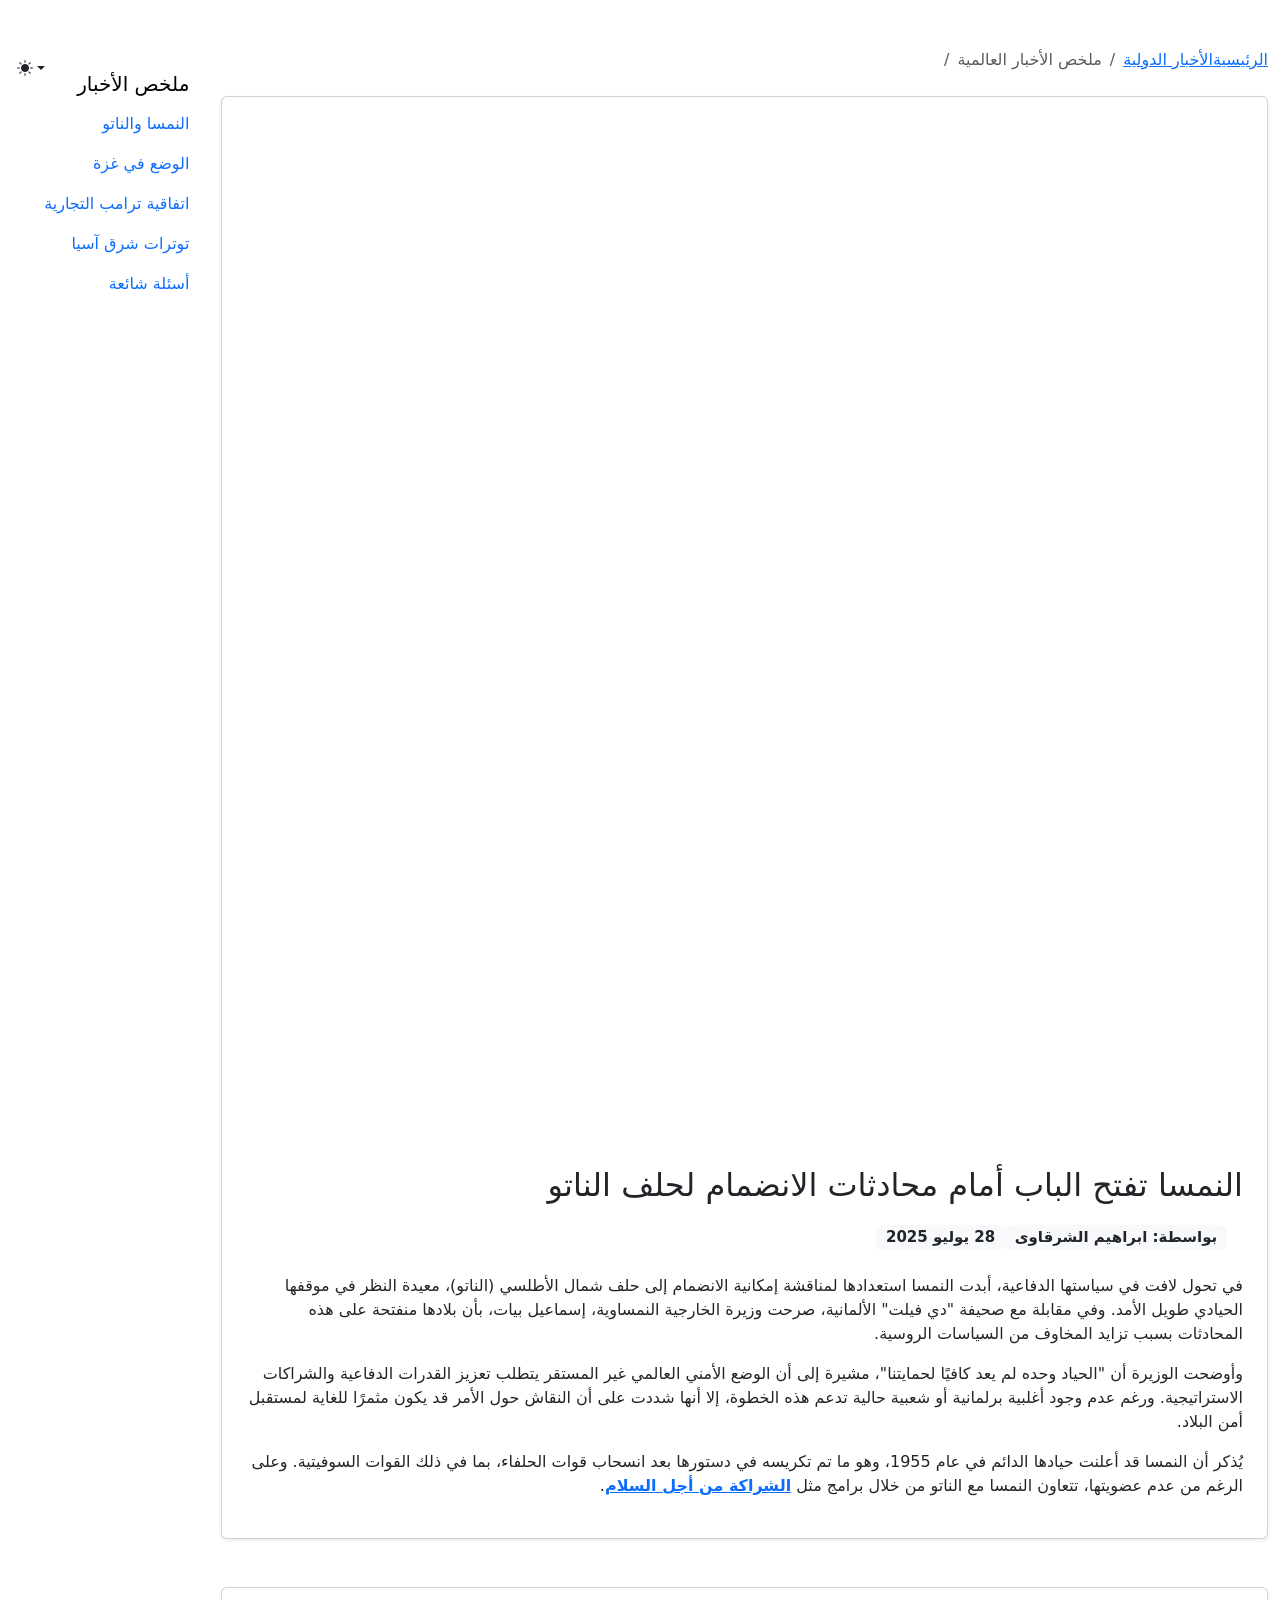
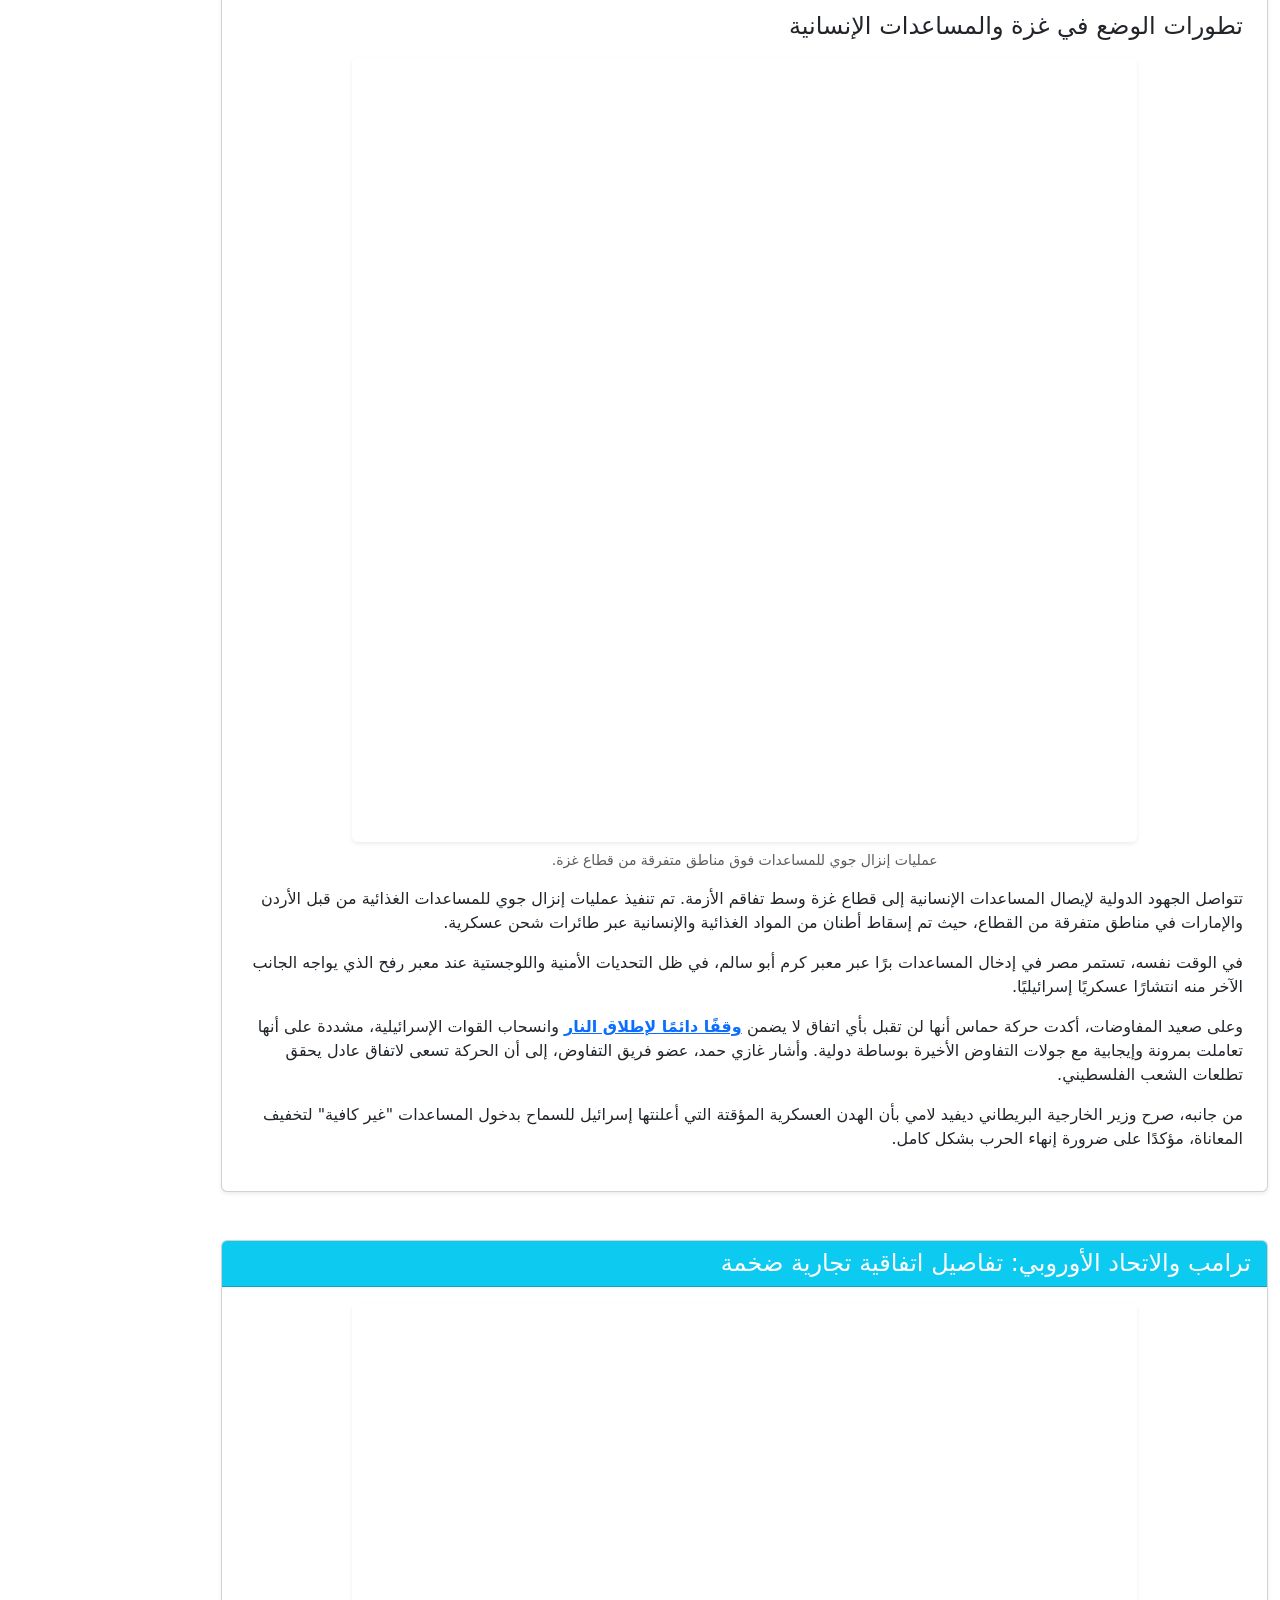
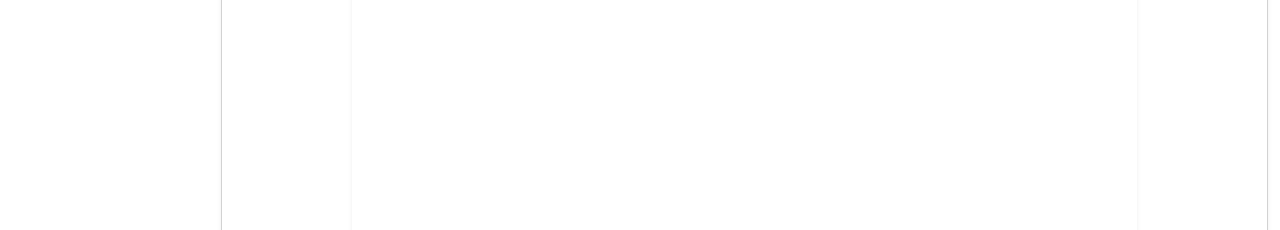
==== index.html @ ea6e16ba "Add files via upload" ====
<!DOCTYPE html>
<html data-bs-theme="auto" lang="ar">

<head>
    <meta charset="utf-8">
    <meta name="viewport" content="width=device-width, initial-scale=1.0, shrink-to-fit=no">
    <title>ابراهيم الشرقاوى</title>
    <script>
        (function() {

            // JavaScript snippet handling Dark/Light mode switching

            const getStoredTheme = () => localStorage.getItem('theme');
            const setStoredTheme = theme => localStorage.setItem('theme', theme);
            const forcedTheme = document.documentElement.getAttribute('data-bss-forced-theme');

            const getPreferredTheme = () => {

                if (forcedTheme) return forcedTheme;

                const storedTheme = getStoredTheme();
                if (storedTheme) {
                    return storedTheme;
                }

                const pageTheme = document.documentElement.getAttribute('data-bs-theme');

                if (pageTheme) {
                    return pageTheme;
                }

                return window.matchMedia('(prefers-color-scheme: dark)').matches ? 'dark' : 'light';
            }

            const setTheme = theme => {
                if (theme === 'auto' && window.matchMedia('(prefers-color-scheme: dark)').matches) {
                    document.documentElement.setAttribute('data-bs-theme', 'dark');
                } else {
                    document.documentElement.setAttribute('data-bs-theme', theme);
                }
            }

            setTheme(getPreferredTheme());

            const showActiveTheme = (theme, focus = false) => {
                const themeSwitchers = [].slice.call(document.querySelectorAll('.theme-switcher'));

                if (!themeSwitchers.length) return;

                document.querySelectorAll('[data-bs-theme-value]').forEach(element => {
                    element.classList.remove('active');
                    element.setAttribute('aria-pressed', 'false');
                });

                for (const themeSwitcher of themeSwitchers) {

                    const btnToActivate = themeSwitcher.querySelector('[data-bs-theme-value="' + theme + '"]');

                    if (btnToActivate) {
                        btnToActivate.classList.add('active');
                        btnToActivate.setAttribute('aria-pressed', 'true');
                    }
                }
            }

            window.matchMedia('(prefers-color-scheme: dark)').addEventListener('change', () => {
                const storedTheme = getStoredTheme();
                if (storedTheme !== 'light' && storedTheme !== 'dark') {
                    setTheme(getPreferredTheme());
                }
            });

            window.addEventListener('DOMContentLoaded', () => {
                showActiveTheme(getPreferredTheme());

                document.querySelectorAll('[data-bs-theme-value]')
                    .forEach(toggle => {
                        toggle.addEventListener('click', (e) => {
                            e.preventDefault();
                            const theme = toggle.getAttribute('data-bs-theme-value');
                            setStoredTheme(theme);
                            setTheme(theme);
                            showActiveTheme(theme);
                        })
                    })
            });
        })();
    </script>
    <link rel="stylesheet" href="assets/bootstrap/css/bootstrap.min.css">
    <link rel="stylesheet" href="https://cdn.jsdelivr.net/npm/bootstrap-icons@1.11.3/font/bootstrap-icons.min.css">
    <link rel="stylesheet" href="https://cdn.jsdelivr.net/npm/bootstrap@5.3.0/dist/css/bootstrap.rtl.min.css">
    <link rel="stylesheet" href="assets/css/styles.css">
</head>

<body>
    <div class="theme-switcher dropdown position-fixed top-0 start-0 m-3 mt-5 ps-0 pt-2 pb-0 mb-0" style="z-index:1031;"><button class="btn btn-link dropdown-toggle ps-0 pe-0 pb-0 pt-0" aria-expanded="false" data-bs-toggle="dropdown" aria-label="التبديل بين الوضع الفاتح والغامق" style="color:var(--bs-body-color);" title="التبديل بين الوضع الفاتح و الغامق" type="button"><span aria-hidden="true" class="bi bi-sun-fill mb-1"></span></button>
        <div class="dropdown-menu"><button aria-pressed="false" class="dropdown-item d-flex align-items-center" data-bs-theme-value="light" type="button"><span aria-hidden="true" class="bi bi-sun-fill opacity-50 ms-2"></span>Light</button><button class="active dropdown-item d-flex align-items-center" aria-pressed="true" data-bs-theme-value="dark" type="button"><span aria-hidden="true" class="bi bi-moon-stars-fill opacity-50 ms-2"></span>Dark</button><button aria-pressed="false" class="dropdown-item d-flex align-items-center" data-bs-theme-value="auto" type="button"><span aria-hidden="true" class="bi bi-circle-half opacity-50 ms-2"></span>Auto</button></div>
    </div>
    <main class="container-xxl my-5" dir="rtl">
        <div class="row g-lg-0">
            <div class="col-lg-10" data-bs-spy="scroll" data-bs-target="#scroll-nav" data-bs-root-margin="0px 0px -40%" data-bs-smooth-scroll="true">
                <nav aria-label="breadcrumb" class="mb-4">
                    <ol class="breadcrumb">
                        <li class="breadcrumb-item"><a href="#"><span>الرئيسية</span></a></li>
                        <li class="breadcrumb-item"><a href="#"><span>الأخبار الدولية</span></a></li>
                        <li class="breadcrumb-item active" aria-current="page"><span>ملخص الأخبار العالمية</span></li>
                    </ol>
                </nav>
                <section id="article-hero" class="mb-5">
                    <div class="card shadow-sm">
                        <figure class="figure mb-0">
                            <picture>
                                <source srcset="assets/img/austria-nato-flags-400.webp 400w, assets/img/austria-nato-flags-820.webp 820w, assets/img/austria-nato-flags-1200.webp 1200w" sizes="(max-width: 991px) 100vw, 83vw" type="image/webp"><img class="img-fluid d-block card-img-top" src="assets/img/austria-nato-flags-820.jpg" srcset="assets/img/austria-nato-flags-400.jpg 400w, assets/img/austria-nato-flags-820.jpg 820w, assets/img/austria-nato-flags-1200.jpg 1200w" sizes="(max-width: 991px) 100vw, 83vw" width="820" height="400" alt="العلم النمساوي بجانب علم حلف شمال الأطلسي (الناتو) في إشارة إلى المحادثات المحتملة">
                            </picture>
                            <figcaption class="figure-caption visually-hidden">العلم النمساوي بجانب علم الناتو.</figcaption>
                        </figure>
                        <div class="card-body p-4">
                            <article aria-labelledby="main-heading">
                                <h1 id="main-heading" class="card-title h2 mb-3">النمسا تفتح الباب أمام محادثات الانضمام لحلف الناتو</h1>
                                <p class="lead mb-4"><span class="badge bg-light text-dark me-3 author"> بواسطة: <span class="fw-bold author">ابراهيم الشرقاوى</span></span><time datetime="2025-07-28T14:30:00Z" class="badge bg-light text-dark">                            28 يوليو 2025</time></p>
                                <p>في تحول لافت في سياستها الدفاعية، أبدت النمسا استعدادها لمناقشة إمكانية الانضمام إلى حلف شمال الأطلسي (الناتو)، معيدة النظر في موقفها الحيادي طويل الأمد. وفي مقابلة مع صحيفة "دي فيلت" الألمانية، صرحت وزيرة الخارجية النمساوية، إسماعيل بيات، بأن بلادها منفتحة على هذه المحادثات بسبب تزايد المخاوف من السياسات الروسية.</p>
                                <p>وأوضحت الوزيرة أن "الحياد وحده لم يعد كافيًا لحمايتنا"، مشيرة إلى أن الوضع الأمني العالمي غير المستقر يتطلب تعزيز القدرات الدفاعية والشراكات الاستراتيجية. ورغم عدم وجود أغلبية برلمانية أو شعبية حالية تدعم هذه الخطوة، إلا أنها شددت على أن النقاش حول الأمر قد يكون مثمرًا للغاية لمستقبل أمن البلاد.</p>
                                <p>يُذكر أن النمسا قد أعلنت حيادها الدائم في عام 1955، وهو ما تم تكريسه في دستورها بعد انسحاب قوات الحلفاء، بما في ذلك القوات السوفيتية. وعلى الرغم من عدم عضويتها، تتعاون النمسا مع الناتو من خلال برامج مثل <a class="fw-bold text-primary scroll-link" data-bs-toggle="collapse" href="#pfp-details" role="button" aria-expanded="false" aria-controls="pfp-details">الشراكة من أجل السلام</a>.</p>
                                <div class="collapse" id="pfp-details">
                                    <div class="card bg-light-subtle border-primary-subtle card-body small"><strong>توضيح:</strong><span> برنامج "الشراكة من أجل السلام" (PfP) هو مبادرة من الناتو تهدف إلى بناء الثقة وتعزيز التعاون بين الحلف والدول غير الأعضاء في أوروبا ومنطقة أوراسيا، دون إلزام هذه الدول بالدفاع المشترك. </span></div>
                                </div>
                            </article>
                        </div>
                    </div>
                </section>
                <section id="gaza-aid" class="mb-5">
                    <div class="card shadow-sm">
                        <div class="card-body p-4">
                            <h2 class="h4">تطورات الوضع في غزة والمساعدات الإنسانية</h2>
                            <figure class="figure d-table mx-auto my-3">
                                <picture>
                                    <source srcset="assets/img/gaza-aid-airdrop-400.webp 400w, assets/img/gaza-aid-airdrop-785.webp 785w" sizes="(max-width: 991px) 100vw, 83vw" type="image/webp"><img class="rounded img-fluid shadow-sm" src="assets/img/gaza-aid-airdrop-785.jpg" srcset="assets/img/gaza-aid-airdrop-400.jpg 400w, assets/img/gaza-aid-airdrop-785.jpg 785w" sizes="(max-width: 991px) 100vw, 83vw" width="785" height="400" alt="مساعدات إنسانية يتم إنزالها جواً فوق قطاع غزة لتخفيف الأزمة">
                                </picture>
                                <figcaption class="figure-caption text-center mt-2">عمليات إنزال جوي للمساعدات فوق مناطق متفرقة من قطاع غزة.</figcaption>
                            </figure>
                            <p>تتواصل الجهود الدولية لإيصال المساعدات الإنسانية إلى قطاع غزة وسط تفاقم الأزمة. تم تنفيذ عمليات إنزال جوي للمساعدات الغذائية من قبل الأردن والإمارات في مناطق متفرقة من القطاع، حيث تم إسقاط أطنان من المواد الغذائية والإنسانية عبر طائرات شحن عسكرية.</p>
                            <p>في الوقت نفسه، تستمر مصر في إدخال المساعدات برًا عبر معبر كرم أبو سالم، في ظل التحديات الأمنية واللوجستية عند معبر رفح الذي يواجه الجانب الآخر منه انتشارًا عسكريًا إسرائيليًا.</p>
                            <p>وعلى صعيد المفاوضات، أكدت حركة حماس أنها لن تقبل بأي اتفاق لا يضمن <a class="fw-bold text-primary scroll-link" href="#gaza-aid">وقفًا دائمًا لإطلاق النار</a> وانسحاب القوات الإسرائيلية، مشددة على أنها تعاملت بمرونة وإيجابية مع جولات التفاوض الأخيرة بوساطة دولية. وأشار غازي حمد، عضو فريق التفاوض، إلى أن الحركة تسعى لاتفاق عادل يحقق تطلعات الشعب الفلسطيني.</p>
                            <p>من جانبه، صرح وزير الخارجية البريطاني ديفيد لامي بأن الهدن العسكرية المؤقتة التي أعلنتها إسرائيل للسماح بدخول المساعدات "غير كافية" لتخفيف المعاناة، مؤكدًا على ضرورة إنهاء الحرب بشكل كامل.</p>
                        </div>
                    </div>
                </section>
                <section id="us-eu-trade" class="mb-5 howto-guide">
                    <div class="card shadow-sm">
                        <div class="card-header text-white bg-info">
                            <h2 id="howto-heading" class="mb-0 h4">ترامب والاتحاد الأوروبي: تفاصيل اتفاقية تجارية ضخمة</h2>
                        </div>
                        <div class="card-body">
                            <figure class="figure d-table mx-auto">
                                <picture>
                                    <source srcset="assets/img/us-eu-trade-agreement-400.webp 400w, assets/img/us-eu-trade-agreement-785.webp 785w" sizes="(max-width: 991px) 100vw, 83vw" type="image/webp"><img class="rounded img-fluid shadow-sm" src="assets/img/us-eu-trade-agreement-785.jpg" srcset="assets/img/us-eu-trade-agreement-400.jpg 400w, assets/img/us-eu-trade-agreement-785.jpg 785w" sizes="(max-width: 991px) 100vw, 83vw" width="785" height="400" alt="رسم توضيحي يمثل الاتفاقية التجارية بين الولايات المتحدة والاتحاد الأوروبي">
                                </picture>
                                <figcaption class="figure-caption text-center mt-2"> كشف الرئيس الأمريكي السابق دونالد ترامب عن تفاصيل اتفاقية تجارية وصفها بأنها "الأكبر على الإطلاق" مع الاتحاد الأوروبي. </figcaption>
                            </figure>
                            <div class="instruction-set">
                                <div class="d-flex align-items-start mb-4 howto-step"><span class="step-counter h4 me-3">1</span>
                                    <div class="flex-grow-1 ms-3">
                                        <h3 class="fw-bold h5">شراء طاقة أمريكية</h3>
                                        <p class="step-text task-description mb-0">وافق الاتحاد الأوروبي على شراء منتجات طاقة أمريكية (نفط وغاز) بقيمة تصل إلى 750 مليار دولار، رغم توفر بدائل أرخص من روسيا أو منطقة الخليج.</p>
                                    </div>
                                </div>
                                <div class="d-flex align-items-start mb-4 howto-step"><span class="step-counter h4 me-3">2</span>
                                    <div class="flex-grow-1 ms-3">
                                        <h3 class="fw-bold h5">معدات عسكرية</h3>
                                        <p class="step-text task-description mb-0">التزام بشراء معدات عسكرية أمريكية بمئات المليارات من الدولارات.</p>
                                    </div>
                                </div>
                                <div class="d-flex align-items-start mb-4 howto-step"><span class="step-counter h4 me-3">3</span>
                                    <div class="flex-grow-1 ms-3">
                                        <h3 class="fw-bold h5">استثمارات إضافية</h3>
                                        <p class="step-text task-description mb-0">وافق الاتحاد على استثمار 600 مليار دولار إضافية في الولايات المتحدة، مما يعني إنشاء مصانع وتوفير وظائف داخل أمريكا.</p>
                                    </div>
                                </div>
                                <div class="d-flex align-items-start mb-4 howto-step"><span class="step-counter h4 me-3">4</span>
                                    <div class="flex-grow-1 ms-3">
                                        <h3 class="fw-bold h5">فتح الأسواق والرسوم الجمركية</h3>
                                        <p class="step-text task-description mb-0">فتح الأسواق الأوروبية أمام التجارة الأمريكية، مع فرض رسوم جمركية بنسبة 15% على السيارات الأوروبية المصدرة إلى أمريكا، مما يهدف إلى تقييد المنافسة وتعزيز مبيعات السيارات الأمريكية.</p>
                                    </div>
                                </div>
                            </div>
                        </div>
                    </div>
                </section>
                <section id="east-asia-tensions" class="mb-5">
                    <div class="card shadow-sm">
                        <div class="card-body p-4">
                            <h2 class="h4">التوترات في شرق آسيا ونهضة تايوان التكنولوجية</h2>
                            <p>في سياق التوترات المتصاعدة حول تايوان، أعلن وزير الدفاع البريطاني أن بلاده وأستراليا مستعدتان للقتال معًا في حال اندلاع صراع في المنطقة. يأتي هذا التصريح في إطار محاولات تشكيل جبهة موحدة، رغم أن أستراليا لم تعلن موقفًا رسميًا بعد.</p>
                            <p>في تطور ملحوظ، أظهرت تايوان قدرة استثنائية على التطور التكنولوجي السريع. فبعد أن كانت تعاني من ضعف في مجال الطائرات المسيرة قبل عامين، حققت قفزة هائلة في هذا المجال.</p>
                            <div id="taiwan-drone-industry">
                                <h3 class="fw-bold h5 mt-4">النهضة التايوانية في صناعة الطائرات بدون طيار</h3>
                                <figure class="figure d-table mx-auto my-3">
                                    <picture>
                                        <source srcset="assets/img/taiwan-military-drone-400.webp 400w, assets/img/taiwan-military-drone-785.webp 785w" sizes="(max-width: 991px) 100vw, 83vw" type="image/webp"><img class="rounded img-fluid shadow-sm" src="assets/img/taiwan-military-drone-785.jpg" srcset="assets/img/taiwan-military-drone-400.jpg 400w, assets/img/taiwan-military-drone-785.jpg 785w" sizes="(max-width: 991px) 100vw, 83vw" width="785" height="400" alt="طائرة بدون طيار (درون) تايوانية متقدمة تستخدم في التصدير">
                                    </picture>
                                    <figcaption class="figure-caption text-center mt-2">تُظهر طائرة بدون طيار تايوانية التطور السريع للصناعة المحلية.</figcaption>
                                </figure>
                                <p>ارتفعت <a class="fw-bold text-primary scroll-link" href="#taiwan-drone-industry">صادرات تايوان من الطائرات بدون طيار</a> بنسبة مذهلة بلغت 749% في النصف الأول من عام 2025 مقارنة بنفس الفترة من العام السابق، لتصل قيمتها إلى حوالي 11.89 مليون دولار. وتعتبر هذه الزيادة البالغة ثمانية أضعاف في ستة أشهر فقط دليلاً على الإرادة والقدرة على تحقيق إنجازات استثنائية.</p>
                                <p>وكانت بولندا أكبر مستورد للدرونات التايوانية، تليها الولايات المتحدة وألمانيا، مما يوضح الجودة العالية التي وصلت إليها الصناعة التايوانية في فترة وجيزة، لتصبح لاعبًا رئيسيًا في سوق عالمي تنافسي.</p>
                            </div>
                        </div>
                    </div>
                </section>
                <section id="faq-section" class="mb-5">
                    <div class="card shadow-sm">
                        <div class="card-header bg-warning">
                            <h2 id="faq-heading" class="mb-0 h4">أسئلة شائعة حول الأحداث العالمية</h2>
                        </div>
                        <div class="card-body p-0">
                            <div class="accordion accordion-flush" id="faqAccordion">
                                <div class="accordion-item faq-item">
                                    <h3 class="accordion-header" id="faq-heading-1"><button class="accordion-button" type="button" data-bs-toggle="collapse" data-bs-target="#faq-collapse-1" aria-expanded="true" aria-controls="faq-collapse-1"> لماذا يعتبر موقف النمسا الحيادي ذا أهمية تاريخية؟ </button></h3>
                                    <div id="faq-collapse-1" class="accordion-collapse collapse show" aria-labelledby="faq-heading-1" data-bs-parent="#faqAccordion">
                                        <div class="accordion-body"><span> أعلنت النمسا حيادها الدائم عام 1955 كجزء من اتفاقية الدولة النمساوية التي أنهت احتلال الحلفاء للبلاد بعد الحرب العالمية الثانية. كان هذا الموقف شرطًا أساسيًا لانسحاب القوات السوفيتية، وأصبح جزءًا لا يتجزأ من هوية النمسا السياسية ودورها كوسيط في العلاقات الدولية. </span></div>
                                    </div>
                                </div>
                                <div class="accordion-item faq-item">
                                    <h3 class="accordion-header" id="faq-heading-2"><button class="accordion-button collapsed" type="button" data-bs-toggle="collapse" data-bs-target="#faq-collapse-2" aria-expanded="false" aria-controls="faq-collapse-2"> ما هي التحديات الرئيسية التي تواجه إيصال المساعدات إلى غزة؟ </button></h3>
                                    <div id="faq-collapse-2" class="accordion-collapse collapse" aria-labelledby="faq-heading-2" data-bs-parent="#faqAccordion">
                                        <div class="accordion-body"><span> التحديات متعددة وتشمل: (1) صعوبة التنسيق الأمني مع الجانب الإسرائيلي، (2) القيود اللوجستية على المعابر البرية مثل رفح وكرم أبو سالم، (3) مخاطر استهداف قوافل المساعدات، و(4) صعوبة توزيع المساعدات داخل القطاع بسبب الدمار والبنية التحتية المتضررة. </span></div>
                                    </div>
                                </div>
                                <div class="accordion-item faq-item">
                                    <h3 class="accordion-header" id="faq-heading-3"><button class="accordion-button collapsed" type="button" data-bs-toggle="collapse" data-bs-target="#faq-collapse-3" aria-expanded="false" aria-controls="faq-collapse-3"> ما الذي يجعل صناعة الدرونات التايوانية تنمو بهذه السرعة؟ </button></h3>
                                    <div id="faq-collapse-3" class="accordion-collapse collapse" aria-labelledby="faq-heading-3" data-bs-parent="#faqAccordion">
                                        <div class="accordion-body"><span> يعود النمو السريع إلى عدة عوامل: إرادة سياسية قوية لتعزيز القدرات الدفاعية الذاتية، استثمارات حكومية ضخمة في البحث والتطوير، تعاون بين القطاعين العام والخاص، والاستفادة من القاعدة التكنولوجية المتقدمة التي تمتلكها تايوان بالفعل في صناعة أشباه الموصلات والإلكترونيات. </span></div>
                                    </div>
                                </div>
                            </div>
                        </div>
                    </div>
                </section>
                <section id="final-cta">
                    <div class="card border-primary text-center border-2 shadow-sm">
                        <div class="card-body p-5">
                            <h2 class="card-title h3">ابق على اطلاع</h2>
                            <p class="lead card-text">اشترك في نشرتنا الإخبارية للحصول على أحدث التحليلات والأخبار العالمية مباشرة في بريدك الإلكتروني.</p><a class="btn btn-primary btn-lg mt-3" role="button" href="#">اشترك الآن</a>
                        </div>
                    </div>
                </section>
                <div class="card text-center shadow-sm my-4 video-spotlight" data-video-id="zZEGAYVvkqA" data-start-seconds="0" data-end-seconds="0">
                    <div class="card-img-top position-relative"><img class="img-fluid" src="https://i.ytimg.com/vi/zZEGAYVvkqA/hqdefault.jpg" alt="صورة مصغرة للفيديو" width="480px" height="360px">
                        <div class="play-button-overlay"><span class="bi bi-play-circle-fill display-1" style="opacity:0.8;"></span></div>
                        <div class="d-none ratio ratio-16x9 video-iframe-container"></div>
                    </div>
                    <div class="card-body">
                        <h3 class="card-title h6">شاهد الشرح العملي</h3>
                        <p class="text-muted card-text small"> انقر على الصورة أعلاه لمشاهدة المقطع المحدد من الفيديو الذي يشرح هذه النقطة بالتفصيل. </p>
                    </div>
                </div>
            </div>
            <div class="col-lg-2">
                <nav class="flex-column align-items-stretch navbar p-3 position-sticky top-0" id="scroll-nav"><span class="navbar-brand">ملخص الأخبار</span>
                    <nav class="flex-column nav nav-pills"><a class="nav-link" href="#article-hero">النمسا والناتو</a><a class="nav-link" href="#gaza-aid">الوضع في غزة</a><a class="nav-link" href="#us-eu-trade">اتفاقية ترامب التجارية</a><a class="nav-link" href="#east-asia-tensions">توترات شرق آسيا</a><a class="nav-link" href="#faq-section">أسئلة شائعة</a></nav>
                </nav>
            </div>
        </div>
    </main>
    <script src="assets/bootstrap/js/bootstrap.min.js"></script>
    <script src="assets/js/bs-init.js"></script>
    <script src="assets/js/script.js"></script>
</body>

</html>
---- assets/css/styles.css ----
[dir="rtl"] .accordion-button::after {
  margin-left: 0;
  margin-right: auto;
}
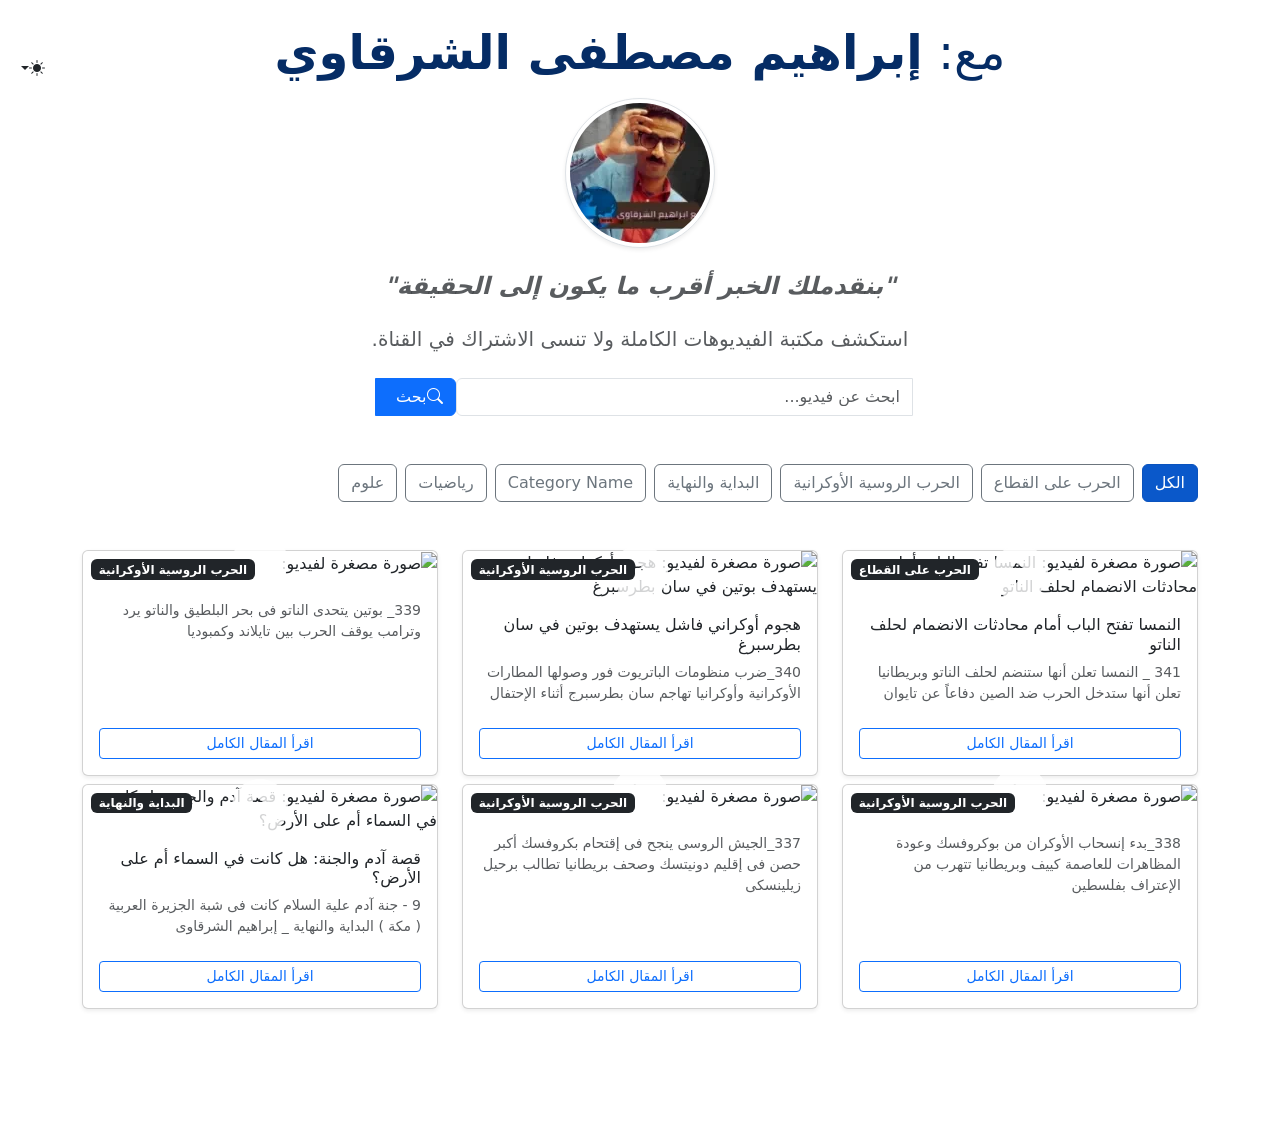
==== commit 4ac16bf9: "Add files via upload" ====
--- a/index.html
+++ b/index.html
@@ -1,5 +1,5 @@
 <!DOCTYPE html>
-<html data-bs-theme="auto" lang="ar">
+<html data-bs-theme="auto" lang="ar" dir="rtl">
 
 <head>
     <meta charset="utf-8">
@@ -87,6 +87,7 @@
         })();
     </script>
     <link rel="stylesheet" href="assets/bootstrap/css/bootstrap.min.css">
+    <link rel="stylesheet" href="assets/css/animate.min.css">
     <link rel="stylesheet" href="https://cdn.jsdelivr.net/npm/bootstrap-icons@1.11.3/font/bootstrap-icons.min.css">
     <link rel="stylesheet" href="https://cdn.jsdelivr.net/npm/bootstrap@5.3.0/dist/css/bootstrap.rtl.min.css">
     <link rel="stylesheet" href="assets/css/styles.css">
@@ -96,174 +97,46 @@
     <div class="theme-switcher dropdown position-fixed top-0 start-0 m-3 mt-5 ps-0 pt-2 pb-0 mb-0" style="z-index:1031;"><button class="btn btn-link dropdown-toggle ps-0 pe-0 pb-0 pt-0" aria-expanded="false" data-bs-toggle="dropdown" aria-label="التبديل بين الوضع الفاتح والغامق" style="color:var(--bs-body-color);" title="التبديل بين الوضع الفاتح و الغامق" type="button"><span aria-hidden="true" class="bi bi-sun-fill mb-1"></span></button>
         <div class="dropdown-menu"><button aria-pressed="false" class="dropdown-item d-flex align-items-center" data-bs-theme-value="light" type="button"><span aria-hidden="true" class="bi bi-sun-fill opacity-50 ms-2"></span>Light</button><button class="active dropdown-item d-flex align-items-center" aria-pressed="true" data-bs-theme-value="dark" type="button"><span aria-hidden="true" class="bi bi-moon-stars-fill opacity-50 ms-2"></span>Dark</button><button aria-pressed="false" class="dropdown-item d-flex align-items-center" data-bs-theme-value="auto" type="button"><span aria-hidden="true" class="bi bi-circle-half opacity-50 ms-2"></span>Auto</button></div>
     </div>
-    <main class="container-xxl my-5" dir="rtl">
-        <div class="row g-lg-0">
-            <div class="col-lg-10" data-bs-spy="scroll" data-bs-target="#scroll-nav" data-bs-root-margin="0px 0px -40%" data-bs-smooth-scroll="true">
-                <nav aria-label="breadcrumb" class="mb-4">
-                    <ol class="breadcrumb">
-                        <li class="breadcrumb-item"><a href="#"><span>الرئيسية</span></a></li>
-                        <li class="breadcrumb-item"><a href="#"><span>الأخبار الدولية</span></a></li>
-                        <li class="breadcrumb-item active" aria-current="page"><span>ملخص الأخبار العالمية</span></li>
-                    </ol>
-                </nav>
-                <section id="article-hero" class="mb-5">
-                    <div class="card shadow-sm">
-                        <figure class="figure mb-0">
-                            <picture>
-                                <source srcset="assets/img/austria-nato-flags-400.webp 400w, assets/img/austria-nato-flags-820.webp 820w, assets/img/austria-nato-flags-1200.webp 1200w" sizes="(max-width: 991px) 100vw, 83vw" type="image/webp"><img class="img-fluid d-block card-img-top" src="assets/img/austria-nato-flags-820.jpg" srcset="assets/img/austria-nato-flags-400.jpg 400w, assets/img/austria-nato-flags-820.jpg 820w, assets/img/austria-nato-flags-1200.jpg 1200w" sizes="(max-width: 991px) 100vw, 83vw" width="820" height="400" alt="العلم النمساوي بجانب علم حلف شمال الأطلسي (الناتو) في إشارة إلى المحادثات المحتملة">
-                            </picture>
-                            <figcaption class="figure-caption visually-hidden">العلم النمساوي بجانب علم الناتو.</figcaption>
-                        </figure>
-                        <div class="card-body p-4">
-                            <article aria-labelledby="main-heading">
-                                <h1 id="main-heading" class="card-title h2 mb-3">النمسا تفتح الباب أمام محادثات الانضمام لحلف الناتو</h1>
-                                <p class="lead mb-4"><span class="badge bg-light text-dark me-3 author"> بواسطة: <span class="fw-bold author">ابراهيم الشرقاوى</span></span><time datetime="2025-07-28T14:30:00Z" class="badge bg-light text-dark">                            28 يوليو 2025</time></p>
-                                <p>في تحول لافت في سياستها الدفاعية، أبدت النمسا استعدادها لمناقشة إمكانية الانضمام إلى حلف شمال الأطلسي (الناتو)، معيدة النظر في موقفها الحيادي طويل الأمد. وفي مقابلة مع صحيفة "دي فيلت" الألمانية، صرحت وزيرة الخارجية النمساوية، إسماعيل بيات، بأن بلادها منفتحة على هذه المحادثات بسبب تزايد المخاوف من السياسات الروسية.</p>
-                                <p>وأوضحت الوزيرة أن "الحياد وحده لم يعد كافيًا لحمايتنا"، مشيرة إلى أن الوضع الأمني العالمي غير المستقر يتطلب تعزيز القدرات الدفاعية والشراكات الاستراتيجية. ورغم عدم وجود أغلبية برلمانية أو شعبية حالية تدعم هذه الخطوة، إلا أنها شددت على أن النقاش حول الأمر قد يكون مثمرًا للغاية لمستقبل أمن البلاد.</p>
-                                <p>يُذكر أن النمسا قد أعلنت حيادها الدائم في عام 1955، وهو ما تم تكريسه في دستورها بعد انسحاب قوات الحلفاء، بما في ذلك القوات السوفيتية. وعلى الرغم من عدم عضويتها، تتعاون النمسا مع الناتو من خلال برامج مثل <a class="fw-bold text-primary scroll-link" data-bs-toggle="collapse" href="#pfp-details" role="button" aria-expanded="false" aria-controls="pfp-details">الشراكة من أجل السلام</a>.</p>
-                                <div class="collapse" id="pfp-details">
-                                    <div class="card bg-light-subtle border-primary-subtle card-body small"><strong>توضيح:</strong><span> برنامج "الشراكة من أجل السلام" (PfP) هو مبادرة من الناتو تهدف إلى بناء الثقة وتعزيز التعاون بين الحلف والدول غير الأعضاء في أوروبا ومنطقة أوراسيا، دون إلزام هذه الدول بالدفاع المشترك. </span></div>
-                                </div>
-                            </article>
-                        </div>
-                    </div>
-                </section>
-                <section id="gaza-aid" class="mb-5">
-                    <div class="card shadow-sm">
-                        <div class="card-body p-4">
-                            <h2 class="h4">تطورات الوضع في غزة والمساعدات الإنسانية</h2>
-                            <figure class="figure d-table mx-auto my-3">
-                                <picture>
-                                    <source srcset="assets/img/gaza-aid-airdrop-400.webp 400w, assets/img/gaza-aid-airdrop-785.webp 785w" sizes="(max-width: 991px) 100vw, 83vw" type="image/webp"><img class="rounded img-fluid shadow-sm" src="assets/img/gaza-aid-airdrop-785.jpg" srcset="assets/img/gaza-aid-airdrop-400.jpg 400w, assets/img/gaza-aid-airdrop-785.jpg 785w" sizes="(max-width: 991px) 100vw, 83vw" width="785" height="400" alt="مساعدات إنسانية يتم إنزالها جواً فوق قطاع غزة لتخفيف الأزمة">
-                                </picture>
-                                <figcaption class="figure-caption text-center mt-2">عمليات إنزال جوي للمساعدات فوق مناطق متفرقة من قطاع غزة.</figcaption>
-                            </figure>
-                            <p>تتواصل الجهود الدولية لإيصال المساعدات الإنسانية إلى قطاع غزة وسط تفاقم الأزمة. تم تنفيذ عمليات إنزال جوي للمساعدات الغذائية من قبل الأردن والإمارات في مناطق متفرقة من القطاع، حيث تم إسقاط أطنان من المواد الغذائية والإنسانية عبر طائرات شحن عسكرية.</p>
-                            <p>في الوقت نفسه، تستمر مصر في إدخال المساعدات برًا عبر معبر كرم أبو سالم، في ظل التحديات الأمنية واللوجستية عند معبر رفح الذي يواجه الجانب الآخر منه انتشارًا عسكريًا إسرائيليًا.</p>
-                            <p>وعلى صعيد المفاوضات، أكدت حركة حماس أنها لن تقبل بأي اتفاق لا يضمن <a class="fw-bold text-primary scroll-link" href="#gaza-aid">وقفًا دائمًا لإطلاق النار</a> وانسحاب القوات الإسرائيلية، مشددة على أنها تعاملت بمرونة وإيجابية مع جولات التفاوض الأخيرة بوساطة دولية. وأشار غازي حمد، عضو فريق التفاوض، إلى أن الحركة تسعى لاتفاق عادل يحقق تطلعات الشعب الفلسطيني.</p>
-                            <p>من جانبه، صرح وزير الخارجية البريطاني ديفيد لامي بأن الهدن العسكرية المؤقتة التي أعلنتها إسرائيل للسماح بدخول المساعدات "غير كافية" لتخفيف المعاناة، مؤكدًا على ضرورة إنهاء الحرب بشكل كامل.</p>
-                        </div>
-                    </div>
-                </section>
-                <section id="us-eu-trade" class="mb-5 howto-guide">
-                    <div class="card shadow-sm">
-                        <div class="card-header text-white bg-info">
-                            <h2 id="howto-heading" class="mb-0 h4">ترامب والاتحاد الأوروبي: تفاصيل اتفاقية تجارية ضخمة</h2>
-                        </div>
-                        <div class="card-body">
-                            <figure class="figure d-table mx-auto">
-                                <picture>
-                                    <source srcset="assets/img/us-eu-trade-agreement-400.webp 400w, assets/img/us-eu-trade-agreement-785.webp 785w" sizes="(max-width: 991px) 100vw, 83vw" type="image/webp"><img class="rounded img-fluid shadow-sm" src="assets/img/us-eu-trade-agreement-785.jpg" srcset="assets/img/us-eu-trade-agreement-400.jpg 400w, assets/img/us-eu-trade-agreement-785.jpg 785w" sizes="(max-width: 991px) 100vw, 83vw" width="785" height="400" alt="رسم توضيحي يمثل الاتفاقية التجارية بين الولايات المتحدة والاتحاد الأوروبي">
-                                </picture>
-                                <figcaption class="figure-caption text-center mt-2"> كشف الرئيس الأمريكي السابق دونالد ترامب عن تفاصيل اتفاقية تجارية وصفها بأنها "الأكبر على الإطلاق" مع الاتحاد الأوروبي. </figcaption>
-                            </figure>
-                            <div class="instruction-set">
-                                <div class="d-flex align-items-start mb-4 howto-step"><span class="step-counter h4 me-3">1</span>
-                                    <div class="flex-grow-1 ms-3">
-                                        <h3 class="fw-bold h5">شراء طاقة أمريكية</h3>
-                                        <p class="step-text task-description mb-0">وافق الاتحاد الأوروبي على شراء منتجات طاقة أمريكية (نفط وغاز) بقيمة تصل إلى 750 مليار دولار، رغم توفر بدائل أرخص من روسيا أو منطقة الخليج.</p>
-                                    </div>
-                                </div>
-                                <div class="d-flex align-items-start mb-4 howto-step"><span class="step-counter h4 me-3">2</span>
-                                    <div class="flex-grow-1 ms-3">
-                                        <h3 class="fw-bold h5">معدات عسكرية</h3>
-                                        <p class="step-text task-description mb-0">التزام بشراء معدات عسكرية أمريكية بمئات المليارات من الدولارات.</p>
-                                    </div>
-                                </div>
-                                <div class="d-flex align-items-start mb-4 howto-step"><span class="step-counter h4 me-3">3</span>
-                                    <div class="flex-grow-1 ms-3">
-                                        <h3 class="fw-bold h5">استثمارات إضافية</h3>
-                                        <p class="step-text task-description mb-0">وافق الاتحاد على استثمار 600 مليار دولار إضافية في الولايات المتحدة، مما يعني إنشاء مصانع وتوفير وظائف داخل أمريكا.</p>
-                                    </div>
-                                </div>
-                                <div class="d-flex align-items-start mb-4 howto-step"><span class="step-counter h4 me-3">4</span>
-                                    <div class="flex-grow-1 ms-3">
-                                        <h3 class="fw-bold h5">فتح الأسواق والرسوم الجمركية</h3>
-                                        <p class="step-text task-description mb-0">فتح الأسواق الأوروبية أمام التجارة الأمريكية، مع فرض رسوم جمركية بنسبة 15% على السيارات الأوروبية المصدرة إلى أمريكا، مما يهدف إلى تقييد المنافسة وتعزيز مبيعات السيارات الأمريكية.</p>
-                                    </div>
-                                </div>
-                            </div>
-                        </div>
-                    </div>
-                </section>
-                <section id="east-asia-tensions" class="mb-5">
-                    <div class="card shadow-sm">
-                        <div class="card-body p-4">
-                            <h2 class="h4">التوترات في شرق آسيا ونهضة تايوان التكنولوجية</h2>
-                            <p>في سياق التوترات المتصاعدة حول تايوان، أعلن وزير الدفاع البريطاني أن بلاده وأستراليا مستعدتان للقتال معًا في حال اندلاع صراع في المنطقة. يأتي هذا التصريح في إطار محاولات تشكيل جبهة موحدة، رغم أن أستراليا لم تعلن موقفًا رسميًا بعد.</p>
-                            <p>في تطور ملحوظ، أظهرت تايوان قدرة استثنائية على التطور التكنولوجي السريع. فبعد أن كانت تعاني من ضعف في مجال الطائرات المسيرة قبل عامين، حققت قفزة هائلة في هذا المجال.</p>
-                            <div id="taiwan-drone-industry">
-                                <h3 class="fw-bold h5 mt-4">النهضة التايوانية في صناعة الطائرات بدون طيار</h3>
-                                <figure class="figure d-table mx-auto my-3">
-                                    <picture>
-                                        <source srcset="assets/img/taiwan-military-drone-400.webp 400w, assets/img/taiwan-military-drone-785.webp 785w" sizes="(max-width: 991px) 100vw, 83vw" type="image/webp"><img class="rounded img-fluid shadow-sm" src="assets/img/taiwan-military-drone-785.jpg" srcset="assets/img/taiwan-military-drone-400.jpg 400w, assets/img/taiwan-military-drone-785.jpg 785w" sizes="(max-width: 991px) 100vw, 83vw" width="785" height="400" alt="طائرة بدون طيار (درون) تايوانية متقدمة تستخدم في التصدير">
-                                    </picture>
-                                    <figcaption class="figure-caption text-center mt-2">تُظهر طائرة بدون طيار تايوانية التطور السريع للصناعة المحلية.</figcaption>
-                                </figure>
-                                <p>ارتفعت <a class="fw-bold text-primary scroll-link" href="#taiwan-drone-industry">صادرات تايوان من الطائرات بدون طيار</a> بنسبة مذهلة بلغت 749% في النصف الأول من عام 2025 مقارنة بنفس الفترة من العام السابق، لتصل قيمتها إلى حوالي 11.89 مليون دولار. وتعتبر هذه الزيادة البالغة ثمانية أضعاف في ستة أشهر فقط دليلاً على الإرادة والقدرة على تحقيق إنجازات استثنائية.</p>
-                                <p>وكانت بولندا أكبر مستورد للدرونات التايوانية، تليها الولايات المتحدة وألمانيا، مما يوضح الجودة العالية التي وصلت إليها الصناعة التايوانية في فترة وجيزة، لتصبح لاعبًا رئيسيًا في سوق عالمي تنافسي.</p>
-                            </div>
-                        </div>
-                    </div>
-                </section>
-                <section id="faq-section" class="mb-5">
-                    <div class="card shadow-sm">
-                        <div class="card-header bg-warning">
-                            <h2 id="faq-heading" class="mb-0 h4">أسئلة شائعة حول الأحداث العالمية</h2>
-                        </div>
-                        <div class="card-body p-0">
-                            <div class="accordion accordion-flush" id="faqAccordion">
-                                <div class="accordion-item faq-item">
-                                    <h3 class="accordion-header" id="faq-heading-1"><button class="accordion-button" type="button" data-bs-toggle="collapse" data-bs-target="#faq-collapse-1" aria-expanded="true" aria-controls="faq-collapse-1"> لماذا يعتبر موقف النمسا الحيادي ذا أهمية تاريخية؟ </button></h3>
-                                    <div id="faq-collapse-1" class="accordion-collapse collapse show" aria-labelledby="faq-heading-1" data-bs-parent="#faqAccordion">
-                                        <div class="accordion-body"><span> أعلنت النمسا حيادها الدائم عام 1955 كجزء من اتفاقية الدولة النمساوية التي أنهت احتلال الحلفاء للبلاد بعد الحرب العالمية الثانية. كان هذا الموقف شرطًا أساسيًا لانسحاب القوات السوفيتية، وأصبح جزءًا لا يتجزأ من هوية النمسا السياسية ودورها كوسيط في العلاقات الدولية. </span></div>
-                                    </div>
-                                </div>
-                                <div class="accordion-item faq-item">
-                                    <h3 class="accordion-header" id="faq-heading-2"><button class="accordion-button collapsed" type="button" data-bs-toggle="collapse" data-bs-target="#faq-collapse-2" aria-expanded="false" aria-controls="faq-collapse-2"> ما هي التحديات الرئيسية التي تواجه إيصال المساعدات إلى غزة؟ </button></h3>
-                                    <div id="faq-collapse-2" class="accordion-collapse collapse" aria-labelledby="faq-heading-2" data-bs-parent="#faqAccordion">
-                                        <div class="accordion-body"><span> التحديات متعددة وتشمل: (1) صعوبة التنسيق الأمني مع الجانب الإسرائيلي، (2) القيود اللوجستية على المعابر البرية مثل رفح وكرم أبو سالم، (3) مخاطر استهداف قوافل المساعدات، و(4) صعوبة توزيع المساعدات داخل القطاع بسبب الدمار والبنية التحتية المتضررة. </span></div>
-                                    </div>
-                                </div>
-                                <div class="accordion-item faq-item">
-                                    <h3 class="accordion-header" id="faq-heading-3"><button class="accordion-button collapsed" type="button" data-bs-toggle="collapse" data-bs-target="#faq-collapse-3" aria-expanded="false" aria-controls="faq-collapse-3"> ما الذي يجعل صناعة الدرونات التايوانية تنمو بهذه السرعة؟ </button></h3>
-                                    <div id="faq-collapse-3" class="accordion-collapse collapse" aria-labelledby="faq-heading-3" data-bs-parent="#faqAccordion">
-                                        <div class="accordion-body"><span> يعود النمو السريع إلى عدة عوامل: إرادة سياسية قوية لتعزيز القدرات الدفاعية الذاتية، استثمارات حكومية ضخمة في البحث والتطوير، تعاون بين القطاعين العام والخاص، والاستفادة من القاعدة التكنولوجية المتقدمة التي تمتلكها تايوان بالفعل في صناعة أشباه الموصلات والإلكترونيات. </span></div>
-                                    </div>
-                                </div>
-                            </div>
-                        </div>
-                    </div>
-                </section>
-                <section id="final-cta">
-                    <div class="card border-primary text-center border-2 shadow-sm">
-                        <div class="card-body p-5">
-                            <h2 class="card-title h3">ابق على اطلاع</h2>
-                            <p class="lead card-text">اشترك في نشرتنا الإخبارية للحصول على أحدث التحليلات والأخبار العالمية مباشرة في بريدك الإلكتروني.</p><a class="btn btn-primary btn-lg mt-3" role="button" href="#">اشترك الآن</a>
-                        </div>
-                    </div>
-                </section>
-                <div class="card text-center shadow-sm my-4 video-spotlight" data-video-id="zZEGAYVvkqA" data-start-seconds="0" data-end-seconds="0">
-                    <div class="card-img-top position-relative"><img class="img-fluid" src="https://i.ytimg.com/vi/zZEGAYVvkqA/hqdefault.jpg" alt="صورة مصغرة للفيديو" width="480px" height="360px">
-                        <div class="play-button-overlay"><span class="bi bi-play-circle-fill display-1" style="opacity:0.8;"></span></div>
-                        <div class="d-none ratio ratio-16x9 video-iframe-container"></div>
-                    </div>
-                    <div class="card-body">
-                        <h3 class="card-title h6">شاهد الشرح العملي</h3>
-                        <p class="text-muted card-text small"> انقر على الصورة أعلاه لمشاهدة المقطع المحدد من الفيديو الذي يشرح هذه النقطة بالتفصيل. </p>
-                    </div>
+    <main class="container py-4">
+        <header class="text-center mb-5" role="banner">
+            <h1 class="display-5 text-primary-emphasis mb-3" id="library-main-heading"> مع: <span class="fw-bold">إبراهيم مصطفى الشرقاوي</span></h1>
+            <div class="mb-4"><img class="rounded-circle shadow-sm bounce animated img-thumbnail" alt="صورة شخصية لـ إبراهيم مصطفى الشرقاوي" src="assets/img/ibrahiemElsharkawy-150.webp" srcset="assets/img/ibrahiemElsharkawy-150.webp 1x, assets/img/ibrahiemElsharkawy-300.webp 2x" width="150" height="150" style="object-fit:cover;" loading="eager" fetchpriority="high" decoding="async"></div>
+            <p class="fw-semibold fst-italic text-body-secondary h4 mb-4" data-bss-hover-animate="pulse"> "بنقدملك الخبر أقرب ما يكون إلى الحقيقة" </p>
+            <p class="lead text-muted">استكشف مكتبة الفيديوهات الكاملة ولا تنسى الاشتراك في القناة.</p>
+            <div class="row justify-content-center mt-4">
+                <div class="col-md-8 col-lg-6">
+                    <div class="input-group"><input class="form-control form-control" type="search" aria-label="ابحث في مكتبة الفيديوهات" id="searchInput" placeholder="ابحث عن فيديو..."><button class="btn btn-primary me-0 ms-2" data-bss-hover-animate="rubberBand" id="searchButton" type="button" aria-label="تنفيذ البحث"><span class="bi bi-search" aria-hidden="true"></span><span class="d-none d-sm-inline ms-2">بحث</span></button></div>
                 </div>
             </div>
-            <div class="col-lg-2">
-                <nav class="flex-column align-items-stretch navbar p-3 position-sticky top-0" id="scroll-nav"><span class="navbar-brand">ملخص الأخبار</span>
-                    <nav class="flex-column nav nav-pills"><a class="nav-link" href="#article-hero">النمسا والناتو</a><a class="nav-link" href="#gaza-aid">الوضع في غزة</a><a class="nav-link" href="#us-eu-trade">اتفاقية ترامب التجارية</a><a class="nav-link" href="#east-asia-tensions">توترات شرق آسيا</a><a class="nav-link" href="#faq-section">أسئلة شائعة</a></nav>
-                </nav>
+        </header>
+        <section class="mb-5" aria-labelledby="category-filter-heading">
+            <h2 class="text-center text-md-start visually-hidden h5 mb-3" id="category-filter-heading">تصفية حسب الموضوع:</h2>
+            <div class="d-flex justify-content-center flex-wrap justify-content-md-start gap-2" id="categoriesContainer" role="toolbar" aria-label="أزرار تصفية الفئات"></div>
+        </section>
+        <section aria-live="polite" aria-atomic="true">
+            <h2 class="visually-hidden">قائمة الفيديوهات</h2>
+            <div class="alert alert-info text-center d-none" role="status" id="noResultsMessage"><span> لم يتم العثور على نتائج للبحث. يرجى تجربة كلمات مفتاحية أخرى أو تغيير التصنيف. </span></div>
+            <div class="row gx-4 gy-2 row-cols-1 row-cols-md-2 row-cols-lg-3" id="videosContainer"></div>
+            <nav aria-label="صفحات الفيديوهات" class="mt-5" id="paginationNav">
+                <ul class="pagination justify-content-center"></ul>
+            </nav>
+        </section>
+    </main>
+    <div class="modal fade" role="dialog" tabindex="-1" id="videoModal" aria-labelledby="videoModalLabel" aria-hidden="true">
+        <div class="modal-dialog modal-lg modal-dialog-centered" role="document">
+            <div class="modal-content">
+                <div class="modal-header">
+                    <h3 class="modal-title h5" id="videoModalLabel">عنوان الفيديو</h3><button class="btn-close" aria-label="إغلاق" data-bs-dismiss="modal" type="button"></button>
+                </div>
+                <div class="modal-body p-0">
+                    <div class="ratio ratio-16x9"><iframe allowfullscreen="" title="مشغل فيديو يوتيوب"></iframe></div>
+                </div>
             </div>
         </div>
-    </main>
+    </div>
     <script src="assets/bootstrap/js/bootstrap.min.js"></script>
     <script src="assets/js/bs-init.js"></script>
-    <script src="assets/js/script.js"></script>
+    <script src="assets/js/video.js"></script>
 </body>
 
 </html>
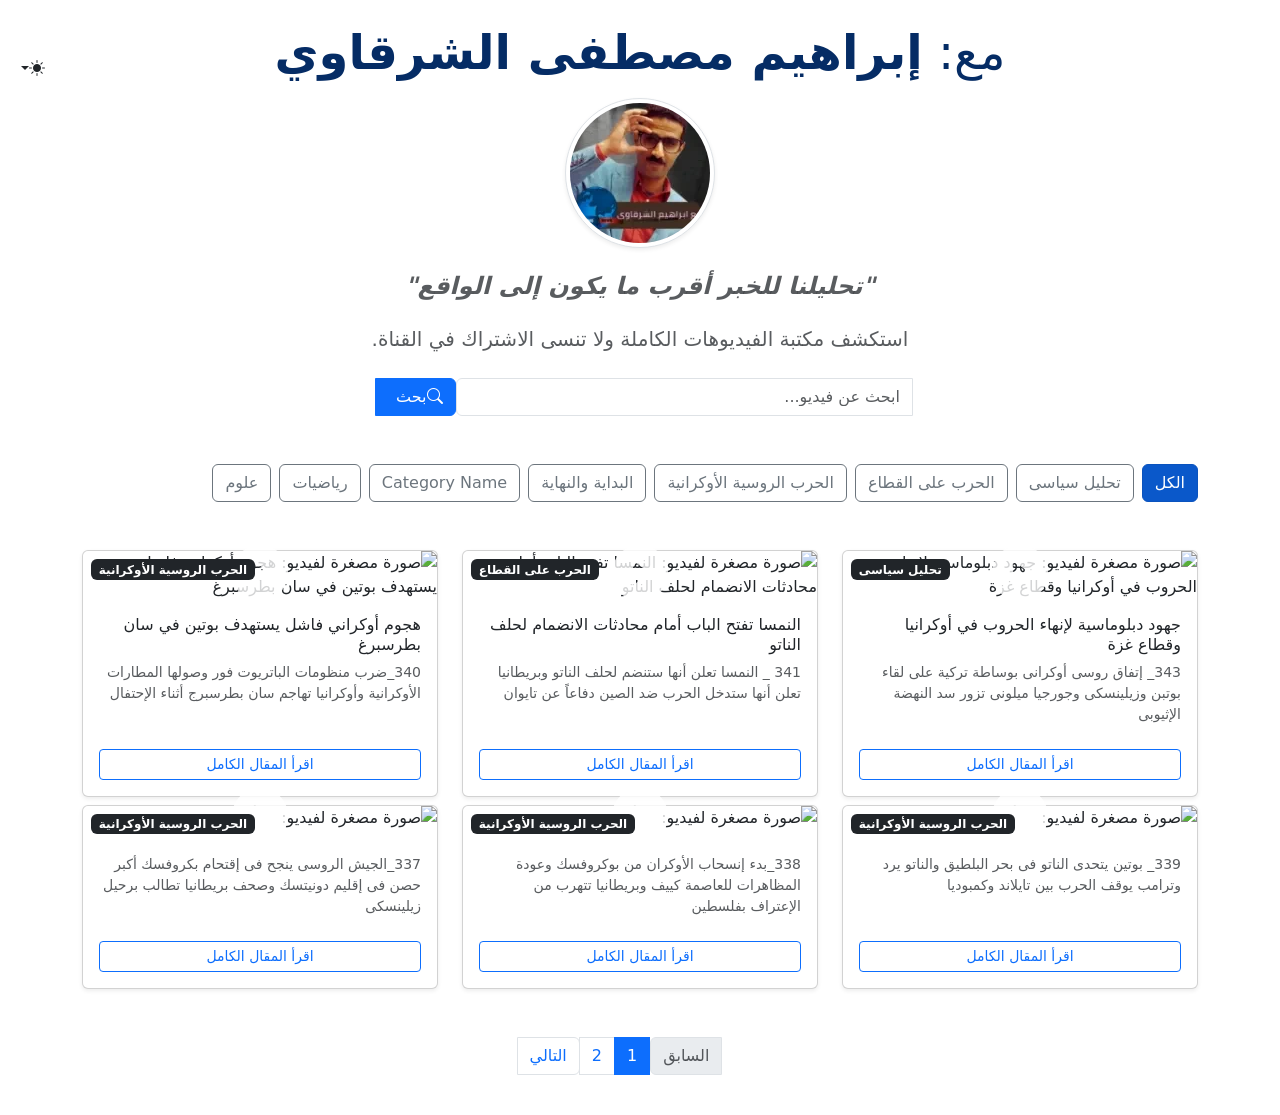
==== commit 891d9e65: "Update index.html" ====
--- a/index.html
+++ b/index.html
@@ -101,7 +101,7 @@
         <header class="text-center mb-5" role="banner">
             <h1 class="display-5 text-primary-emphasis mb-3" id="library-main-heading"> مع: <span class="fw-bold">إبراهيم مصطفى الشرقاوي</span></h1>
             <div class="mb-4"><img class="rounded-circle shadow-sm bounce animated img-thumbnail" alt="صورة شخصية لـ إبراهيم مصطفى الشرقاوي" src="assets/img/ibrahiemElsharkawy-150.webp" srcset="assets/img/ibrahiemElsharkawy-150.webp 1x, assets/img/ibrahiemElsharkawy-300.webp 2x" width="150" height="150" style="object-fit:cover;" loading="eager" fetchpriority="high" decoding="async"></div>
-            <p class="fw-semibold fst-italic text-body-secondary h4 mb-4" data-bss-hover-animate="pulse"> "بنقدملك الخبر أقرب ما يكون إلى الحقيقة" </p>
+            <p class="fw-semibold fst-italic text-body-secondary h4 mb-4" data-bss-hover-animate="pulse"> "تحليلنا للخبر أقرب ما يكون إلى الواقع" </p>
             <p class="lead text-muted">استكشف مكتبة الفيديوهات الكاملة ولا تنسى الاشتراك في القناة.</p>
             <div class="row justify-content-center mt-4">
                 <div class="col-md-8 col-lg-6">
@@ -139,4 +139,4 @@
     <script src="assets/js/video.js"></script>
 </body>
 
-</html>+</html>
